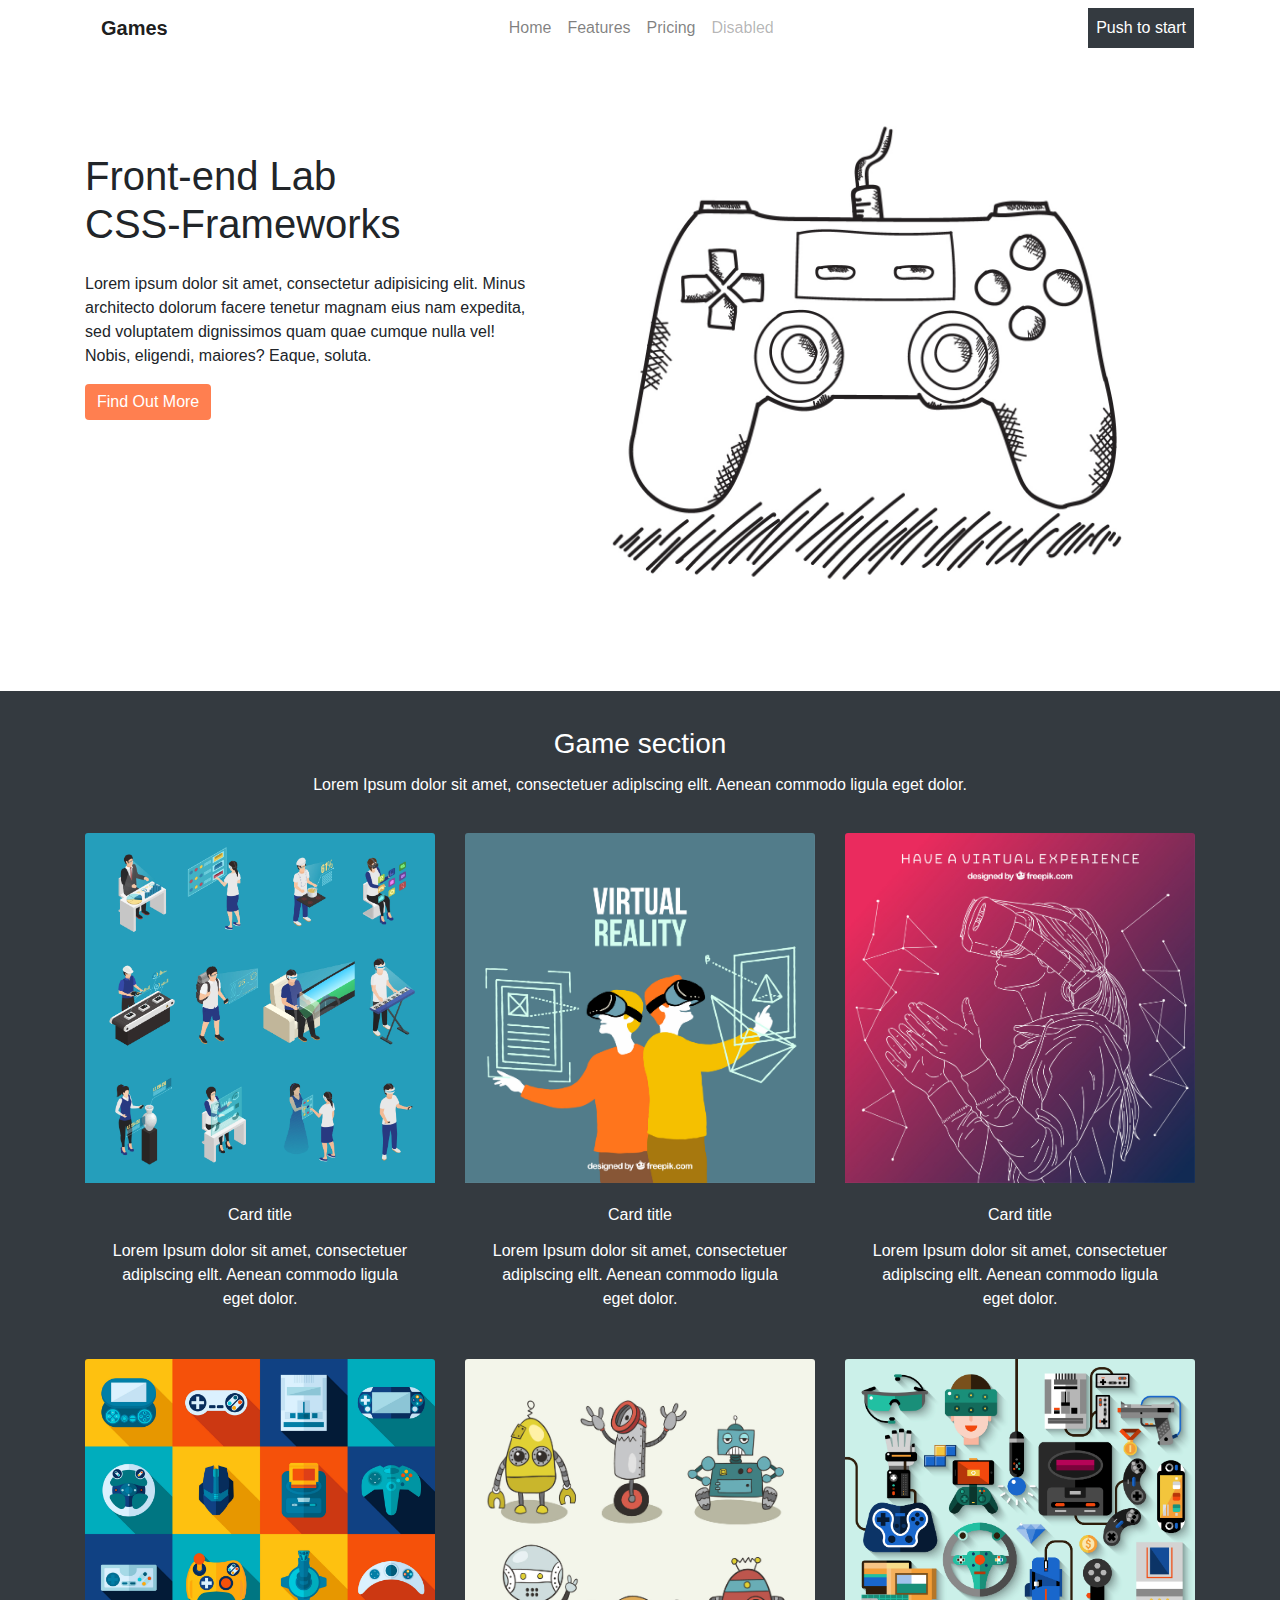
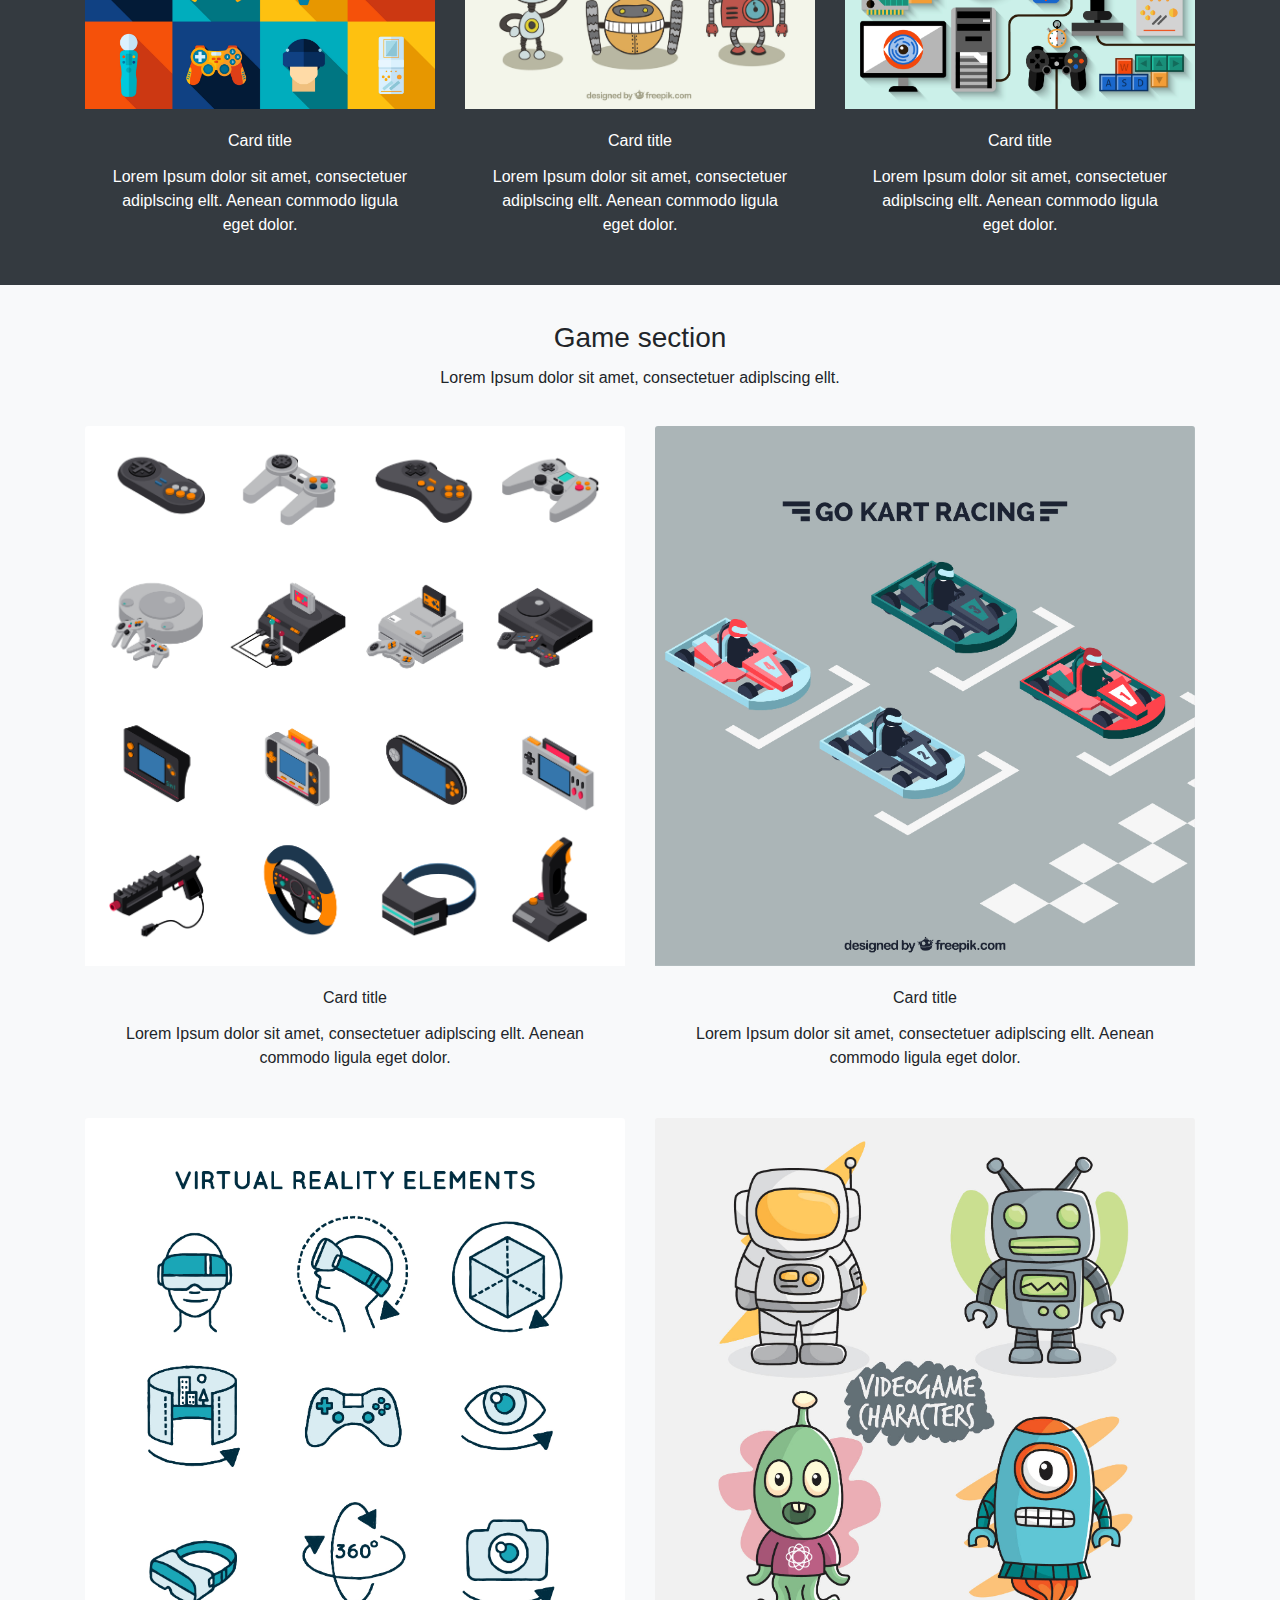
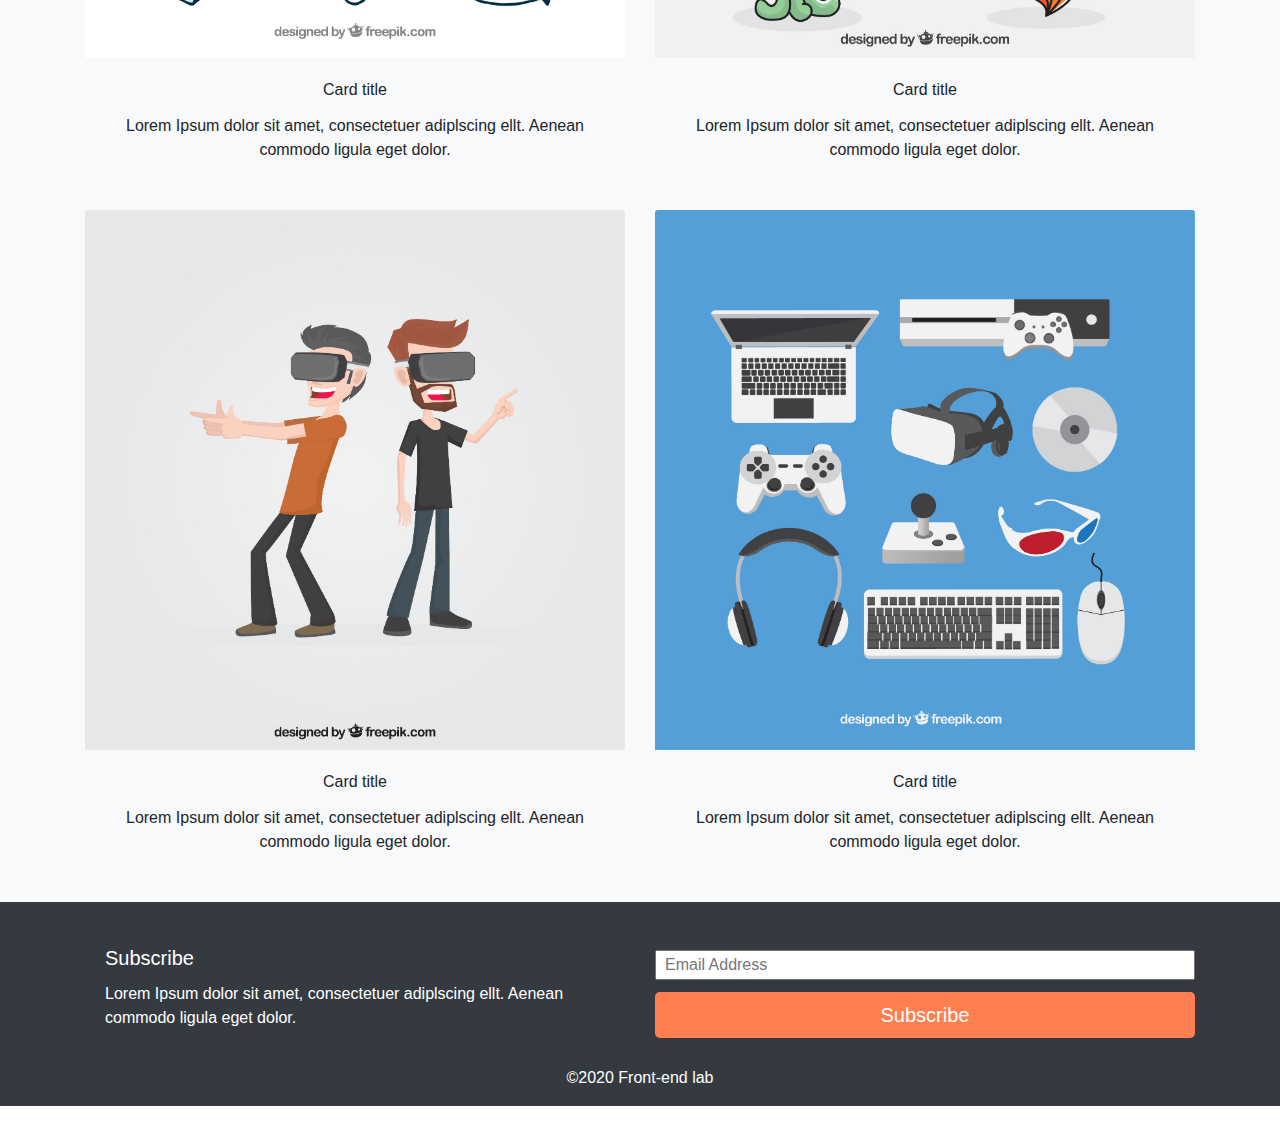
==== FL13_HW13/homework/index.html @ e62008b3 "task 13" ====
<!doctype html>
<html lang="zxx">
  <head>
    <meta charset="utf-8">
    <meta name="viewport" content="width=device-width, initial-scale=1, shrink-to-fit=no">
    <link rel="stylesheet" href="https://stackpath.bootstrapcdn.com/bootstrap/4.4.1/css/bootstrap.min.css" integrity="sha384-Vkoo8x4CGsO3+Hhxv8T/Q5PaXtkKtu6ug5TOeNV6gBiFeWPGFN9MuhOf23Q9Ifjh" crossorigin="anonymous">
    <link rel="stylesheet" href="css/styles.css">
    <title>CSS Frameworks</title>
  </head>
  <body>
    <div class="header container-fluid bg-white">
      <div class="wrap container">
        <div class="wrap__title row">
          <nav class="wrap__navbar navbar navbar-expand-md navbar-light bg-wight col-12">
            <a class="wrap__navbar__link navbar-brand font-weight-bold col-1" href="#">Games</a>
            <button class="wrap__navbar__button navbar-toggler" type="button" data-toggle="collapse" data-target="#navbarNavAltMarkup" aria-controls="navbarNavAltMarkup" aria-expanded="false" aria-label="Toggle navigation">
              <span class="wrap__navbar__button__icon navbar-toggler-icon"></span>
            </button>
          <div class="navigation collapse navbar-collapse justify-content-center" id="navbarNavAltMarkup">
            <div class="navigation__wrap navbar-nav align-items-center">
              <a class="navigation__wrap__link nav-item nav-link" href="#">Home <span class="sr-only">(current)</span></a>
              <a class="navigation__wrap__link nav-item nav-link" href="#">Features</a>
              <a class="navigation__wrap__link nav-item nav-link" href="#">Pricing</a>
              <a class="navigation__wrap__link_disabled nav-item nav-link disabled" href="#">Disabled</a>
            </div>
          </div>
            <a class="wrap__navbar__link d-none p-2 bg-dark text-white d-md-block" href="#">Push to start</a>
          </nav>
        </div>
      </div>
    </div>    

    <div class="hero-section container-fluid bg-white">
      <div class="hero-section__wrap container">
        <div class="hero-section__wrap__content row d-flex justify-content-center">
          <div class="col-12 col-md-6 col-lg-5 order-2 order-md-1 align-self-top">
          <div class="hero-section__wrap__content__text pt-sm-0 mt-sm-0 pt-md-4 mt-md-4 pt-lg-5 mt-lg-5">
            <h1>Front-end Lab <br>
            CSS-Frameworks
            </h1>
            <p class="hero-section__wrap__content__about mt-4">Lorem ipsum dolor sit amet, consectetur adipisicing elit. Minus architecto dolorum facere tenetur
            magnam eius nam expedita, sed voluptatem dignissimos quam quae cumque nulla vel! Nobis, eligendi, maiores?
            Eaque, soluta.</p>
            <button class="hero-section__wrap__content__button btn user-color text-white align-middle mb-5" type="button" value="Input">Find Out More</button>
          </div>
          </div>
        <div class="hero-section__wrap__img_fluid col-12 col-md-6 col-lg-7 order-1 order-md-2">
        <img src="assets/hero-5.jpg" alt="#" class="img-fluid">
        </div>
        </div>
      </div>
    </div> 

    <div class="content-container_dark container-fluid bg-dark">
      <div class="content-wrap container text-white text-center">
        <div class="content-wrap__text card-body">
          <h3 class="card-title pt-3">Game section</h3>
          <p class="card-text pb-3">Lorem Ipsum dolor sit amet, consectetuer adiplscing ellt. Aenean commodo ligula eget dolor.</p>
        </div>
      <div class="content-row row">
        <div class="content-row__grid col-sm-6 col-md-4">
          <div class="card bg-transparent border-0">
            <img src="assets/1.jpg" alt="img" class="content-row__img card-img-top img-fluid" />
            <div class="content-row__text card-body pb-5">
              <p class="card-title">Card title</p>
              <p class="card-text">Lorem Ipsum dolor sit amet, consectetuer adiplscing ellt. Aenean commodo ligula eget dolor.</p>
            </div>
          </div>
        </div>
        <div class="content-row__grid col-sm-6 col-md-4">
          <div class="card bg-transparent border-0">
            <img src="assets/2.jpg" alt="img" class="content-row__img card-img-top img-fluid" />
            <div class="content-row__text card-body pb-5">
              <p class="card-title">Card title</p>
              <p class="card-text">Lorem Ipsum dolor sit amet, consectetuer adiplscing ellt. Aenean commodo ligula eget dolor.</p>
            </div>
          </div>
        </div>
        <div class="content-row__grid col-sm-6 col-md-4">
          <div class="card bg-transparent border-0">
            <img src="assets/3.jpg" alt="img" class="content-row__img card-img-top img-fluid" />
            <div class="content-row__text card-body pb-5">
              <p class="card-title">Card title</p>
              <p class="card-text">Lorem Ipsum dolor sit amet, consectetuer adiplscing ellt. Aenean commodo ligula eget dolor.</p>
            </div>
          </div>
        </div>
        <div class="content-row__grid col-sm-6 col-md-4">
          <div class="card bg-transparent border-0">
            <img src="assets/4.jpg" alt="img" class="content-row__img card-img-top img-fluid" />
            <div class="content-row__text card-body pb-5">
              <p class="card-title">Card title</p>
              <p class="card-text">Lorem Ipsum dolor sit amet, consectetuer adiplscing ellt. Aenean commodo ligula eget dolor.</p>
            </div>
          </div>
        </div>
        <div class="content-row__grid col-sm-6 col-md-4">
          <div class="card bg-transparent border-0">
            <img src="assets/5.jpg" alt="img" class="content-row__img card-img-top img-fluid" />
            <div class="content-row__text card-body pb-5">
              <p class="card-title">Card title</p>
              <p class="card-text">Lorem Ipsum dolor sit amet, consectetuer adiplscing ellt. Aenean commodo ligula eget dolor.</p>
            </div>
          </div>
        </div>
        <div class="content-row__grid col-sm-6 col-md-4">
          <div class="card bg-transparent border-0">
            <img src="assets/6.jpg" alt="img" class="content-row__img card-img-top img-fluid" />
            <div class="content-row__text card-body pb-5">
              <p class="card-title">Card title</p>
              <p class="card-text">Lorem Ipsum dolor sit amet, consectetuer adiplscing ellt. Aenean commodo ligula eget dolor.</p>
            </div>
          </div>
        </div>
      </div>
      </div>
    </div>

    <div class="content-container_light container-fluid bg-light">
      <div class="content-wrap container text-black text-center">
        <div class="content-wrap__text card-body">
          <h3 class="card-title pt-3">Game section</h3>
          <p class="card-text pb-3">Lorem Ipsum dolor sit amet, consectetuer adiplscing ellt.</p>
    </div>
      <div class="content-row row">
        <div class="content-row__grid col-sm-12 col-md-6">
          <div class="card bg-transparent border-0">
            <img src="assets/7.jpg" alt="img" class="content-row__img card-img-top img-fluid" />
            <div class="content-row__text card-body pb-5">
              <p class="card-title">Card title</p>
              <p class="card-text">Lorem Ipsum dolor sit amet, consectetuer adiplscing ellt. Aenean commodo ligula eget dolor.</p>
            </div>
          </div>
        </div>
        <div class="content-row__grid col-sm-12 col-md-6">
          <div class="card bg-transparent border-0">
            <img src="assets/8.jpg" alt="img" class="content-row__img card-img-top img-fluid" />
            <div class="content-row__text card-body pb-5">
              <p class="card-title">Card title</p>
              <p class="card-text">Lorem Ipsum dolor sit amet, consectetuer adiplscing ellt. Aenean commodo ligula eget dolor.</p>
            </div>
          </div>
        </div>
        <div class="content-row__grid col-sm-12 col-md-6">
          <div class="card bg-transparent border-0">
            <img src="assets/9.jpg" alt="img" class="content-row__img card-img-top img-fluid" />
            <div class="content-row__text card-body pb-5">
              <p class="card-title">Card title</p>
              <p class="card-text">Lorem Ipsum dolor sit amet, consectetuer adiplscing ellt. Aenean commodo ligula eget dolor.</p>
            </div>
          </div>
        </div>
        <div class="content-row__grid col-sm-12 col-md-6">
          <div class="card bg-transparent border-0">
            <img src="assets/10.jpg" alt="img" class="content-row__img card-img-top img-fluid" />
            <div class="content-row__text card-body pb-5">
              <p class="card-title">Card title</p>
              <p class="card-text">Lorem Ipsum dolor sit amet, consectetuer adiplscing ellt. Aenean commodo ligula eget dolor.</p>
            </div>
          </div>
        </div>
        <div class="content-row__grid col-sm-12 col-md-6">
          <div class="card bg-transparent border-0">
            <img src="assets/11.jpg" alt="img" class="content-row__img card-img-top img-fluid" />
            <div class="content-row__text card-body pb-5">
              <p class="card-title">Card title</p>
              <p class="card-text">Lorem Ipsum dolor sit amet, consectetuer adiplscing ellt. Aenean commodo ligula eget dolor.</p>
            </div>
          </div>
        </div>
        <div class="content-row__grid col-sm-12 col-md-6">
          <div class="card bg-transparent border-0">
            <img src="assets/12.jpg" alt="img" class="content-row__img card-img-top img-fluid" />
            <div class="content-row__text card-body pb-5">
              <p class="card-title">Card title</p>
              <p class="card-text">Lorem Ipsum dolor sit amet, consectetuer adiplscing ellt. Aenean commodo ligula eget dolor.</p>
            </div>
          </div>
        </div>
      </div>
      </div>
    </div>

    <div class="footer_dark container-fluid bg-dark">
      <div class="footer-content container text-white text-left">
      <div class="footer-content__row row">
        <div class="footer-content__row__grid col-sm-12 col-md-6">
          <div class="card bg-transparent border-0">
          <div class="footer-content__row__text card-body">
            <h5 class="card-title  pt-4">Subscribe</h5>
            <p class="card-text pb-3">Lorem Ipsum dolor sit amet, consectetuer adiplscing ellt. Aenean commodo ligula eget dolor.</p>
          </div>
          </div>
        </div>
        <div class="footer-content__row__grid col-sm-12 col-md-6">
          <div class="card bg-transparent border-0 pt-5 pb-3">
            <input class="footer-content__row__input card-title pl-2" placeholder="Email Address">
            <button type="button" class="footer-content__row__btn btn btn-primary btn-lg btn-block user-color">Subscribe</button>
          </div>
        </div>
      </div>
      <p class="footer__text text-center pb-3">©2020 Front-end lab</p>
      </div>
    </div>

    <script src="https://code.jquery.com/jquery-3.4.1.slim.min.js" integrity="sha384-J6qa4849blE2+poT4WnyKhv5vZF5SrPo0iEjwBvKU7imGFAV0wwj1yYfoRSJoZ+n" crossorigin="anonymous"></script>
    <script src="https://cdn.jsdelivr.net/npm/popper.js@1.16.0/dist/umd/popper.min.js" integrity="sha384-Q6E9RHvbIyZFJoft+2mJbHaEWldlvI9IOYy5n3zV9zzTtmI3UksdQRVvoxMfooAo" crossorigin="anonymous"></script>
    <script src="https://stackpath.bootstrapcdn.com/bootstrap/4.4.1/js/bootstrap.min.js" integrity="sha384-wfSDF2E50Y2D1uUdj0O3uMBJnjuUD4Ih7YwaYd1iqfktj0Uod8GCExl3Og8ifwB6" crossorigin="anonymous"></script>
  </body>
</html>
---- FL13_HW13/homework/css/styles.css ----
.user-color {
  background: #ff7f50;
  border: none;
}
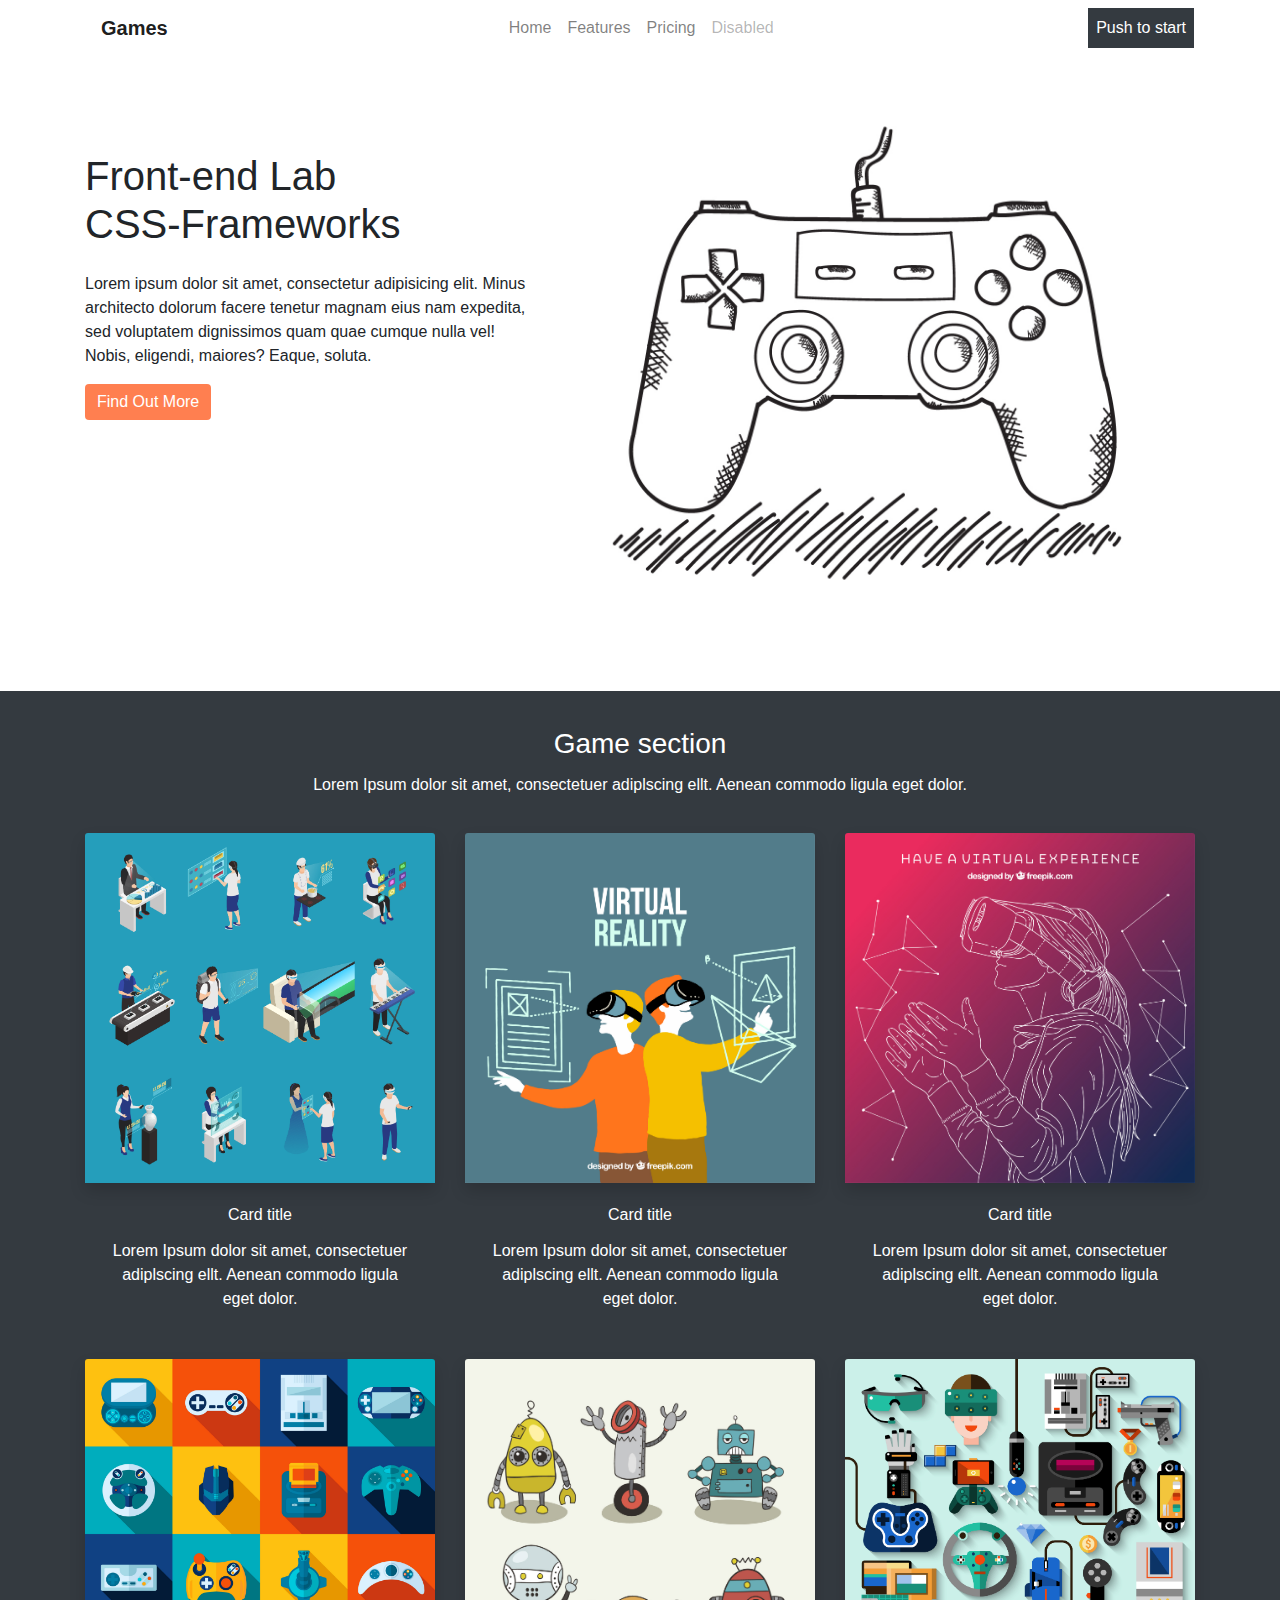
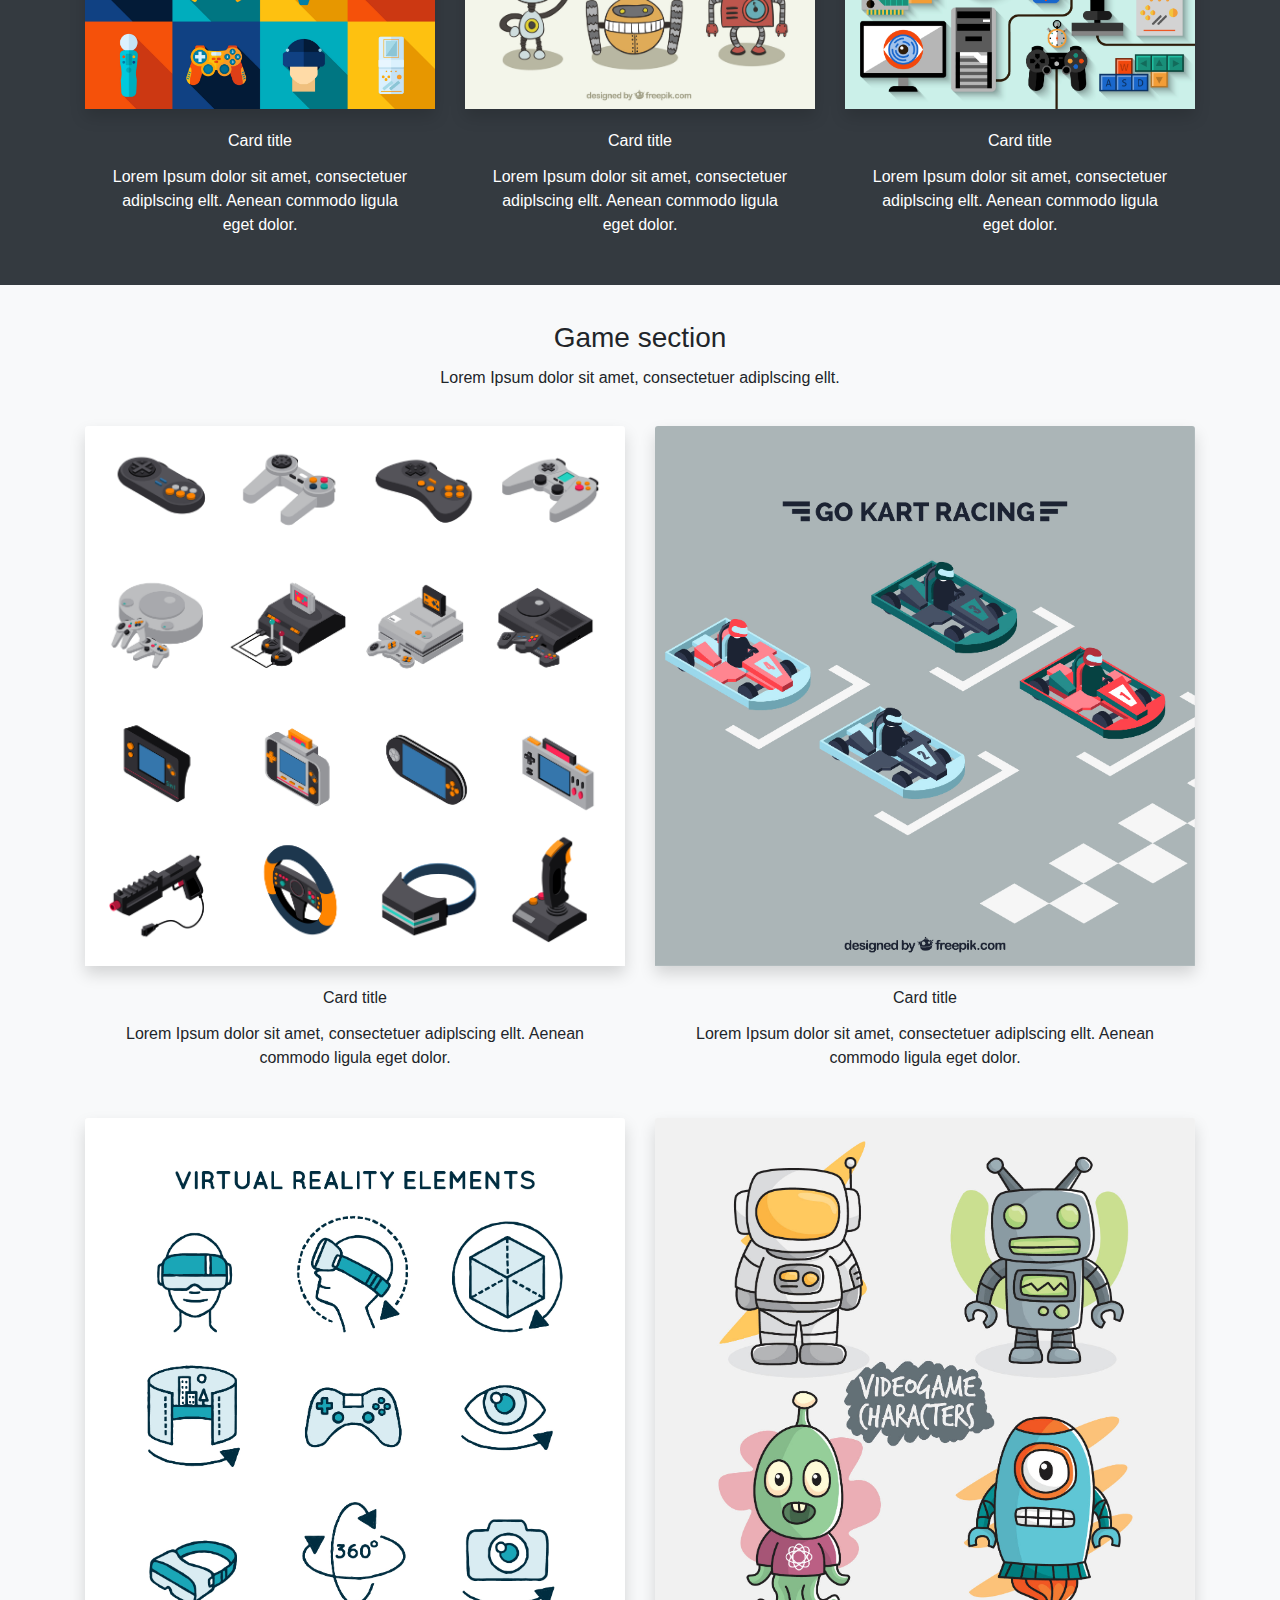
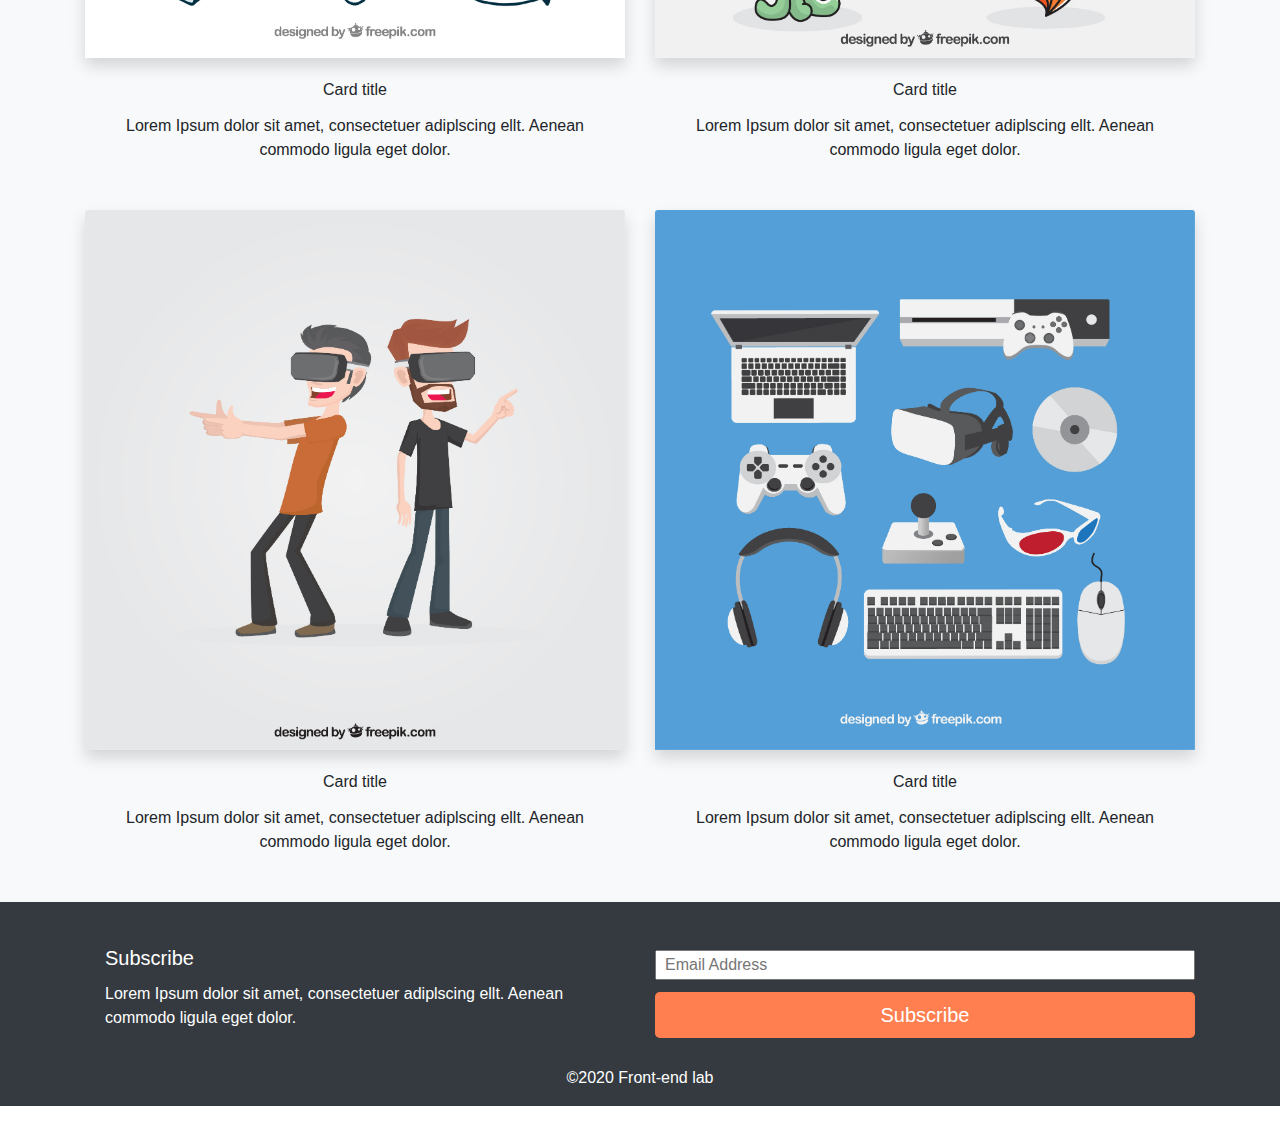
==== commit 2cdb2783: "index" ====
--- a/FL13_HW13/homework/index.html
+++ b/FL13_HW13/homework/index.html
@@ -60,52 +60,52 @@
       <div class="content-row row">
         <div class="content-row__grid col-sm-6 col-md-4">
           <div class="card bg-transparent border-0">
-            <img src="assets/1.jpg" alt="img" class="content-row__img card-img-top img-fluid" />
-            <div class="content-row__text card-body pb-5">
-              <p class="card-title">Card title</p>
-              <p class="card-text">Lorem Ipsum dolor sit amet, consectetuer adiplscing ellt. Aenean commodo ligula eget dolor.</p>
-            </div>
-          </div>
-        </div>
-        <div class="content-row__grid col-sm-6 col-md-4">
-          <div class="card bg-transparent border-0">
-            <img src="assets/2.jpg" alt="img" class="content-row__img card-img-top img-fluid" />
-            <div class="content-row__text card-body pb-5">
-              <p class="card-title">Card title</p>
-              <p class="card-text">Lorem Ipsum dolor sit amet, consectetuer adiplscing ellt. Aenean commodo ligula eget dolor.</p>
-            </div>
-          </div>
-        </div>
-        <div class="content-row__grid col-sm-6 col-md-4">
-          <div class="card bg-transparent border-0">
-            <img src="assets/3.jpg" alt="img" class="content-row__img card-img-top img-fluid" />
-            <div class="content-row__text card-body pb-5">
-              <p class="card-title">Card title</p>
-              <p class="card-text">Lorem Ipsum dolor sit amet, consectetuer adiplscing ellt. Aenean commodo ligula eget dolor.</p>
-            </div>
-          </div>
-        </div>
-        <div class="content-row__grid col-sm-6 col-md-4">
-          <div class="card bg-transparent border-0">
-            <img src="assets/4.jpg" alt="img" class="content-row__img card-img-top img-fluid" />
-            <div class="content-row__text card-body pb-5">
-              <p class="card-title">Card title</p>
-              <p class="card-text">Lorem Ipsum dolor sit amet, consectetuer adiplscing ellt. Aenean commodo ligula eget dolor.</p>
-            </div>
-          </div>
-        </div>
-        <div class="content-row__grid col-sm-6 col-md-4">
-          <div class="card bg-transparent border-0">
-            <img src="assets/5.jpg" alt="img" class="content-row__img card-img-top img-fluid" />
-            <div class="content-row__text card-body pb-5">
-              <p class="card-title">Card title</p>
-              <p class="card-text">Lorem Ipsum dolor sit amet, consectetuer adiplscing ellt. Aenean commodo ligula eget dolor.</p>
-            </div>
-          </div>
-        </div>
-        <div class="content-row__grid col-sm-6 col-md-4">
-          <div class="card bg-transparent border-0">
-            <img src="assets/6.jpg" alt="img" class="content-row__img card-img-top img-fluid" />
+            <img src="assets/1.jpg" alt="img" class="content-row__img card-img-top img-fluid shadow" />
+            <div class="content-row__text card-body pb-5">
+              <p class="card-title">Card title</p>
+              <p class="card-text">Lorem Ipsum dolor sit amet, consectetuer adiplscing ellt. Aenean commodo ligula eget dolor.</p>
+            </div>
+          </div>
+        </div>
+        <div class="content-row__grid col-sm-6 col-md-4">
+          <div class="card bg-transparent border-0">
+            <img src="assets/2.jpg" alt="img" class="content-row__img card-img-top img-fluid shadow" />
+            <div class="content-row__text card-body pb-5">
+              <p class="card-title">Card title</p>
+              <p class="card-text">Lorem Ipsum dolor sit amet, consectetuer adiplscing ellt. Aenean commodo ligula eget dolor.</p>
+            </div>
+          </div>
+        </div>
+        <div class="content-row__grid col-sm-6 col-md-4">
+          <div class="card bg-transparent border-0">
+            <img src="assets/3.jpg" alt="img" class="content-row__img card-img-top img-fluid shadow" />
+            <div class="content-row__text card-body pb-5">
+              <p class="card-title">Card title</p>
+              <p class="card-text">Lorem Ipsum dolor sit amet, consectetuer adiplscing ellt. Aenean commodo ligula eget dolor.</p>
+            </div>
+          </div>
+        </div>
+        <div class="content-row__grid col-sm-6 col-md-4">
+          <div class="card bg-transparent border-0">
+            <img src="assets/4.jpg" alt="img" class="content-row__img card-img-top img-fluid shadow" />
+            <div class="content-row__text card-body pb-5">
+              <p class="card-title">Card title</p>
+              <p class="card-text">Lorem Ipsum dolor sit amet, consectetuer adiplscing ellt. Aenean commodo ligula eget dolor.</p>
+            </div>
+          </div>
+        </div>
+        <div class="content-row__grid col-sm-6 col-md-4">
+          <div class="card bg-transparent border-0">
+            <img src="assets/5.jpg" alt="img" class="content-row__img card-img-top img-fluid shadow" />
+            <div class="content-row__text card-body pb-5">
+              <p class="card-title">Card title</p>
+              <p class="card-text">Lorem Ipsum dolor sit amet, consectetuer adiplscing ellt. Aenean commodo ligula eget dolor.</p>
+            </div>
+          </div>
+        </div>
+        <div class="content-row__grid col-sm-6 col-md-4">
+          <div class="card bg-transparent border-0">
+            <img src="assets/6.jpg" alt="img" class="content-row__img card-img-top img-fluid shadow" />
             <div class="content-row__text card-body pb-5">
               <p class="card-title">Card title</p>
               <p class="card-text">Lorem Ipsum dolor sit amet, consectetuer adiplscing ellt. Aenean commodo ligula eget dolor.</p>
@@ -125,52 +125,52 @@
       <div class="content-row row">
         <div class="content-row__grid col-sm-12 col-md-6">
           <div class="card bg-transparent border-0">
-            <img src="assets/7.jpg" alt="img" class="content-row__img card-img-top img-fluid" />
-            <div class="content-row__text card-body pb-5">
-              <p class="card-title">Card title</p>
-              <p class="card-text">Lorem Ipsum dolor sit amet, consectetuer adiplscing ellt. Aenean commodo ligula eget dolor.</p>
-            </div>
-          </div>
-        </div>
-        <div class="content-row__grid col-sm-12 col-md-6">
-          <div class="card bg-transparent border-0">
-            <img src="assets/8.jpg" alt="img" class="content-row__img card-img-top img-fluid" />
-            <div class="content-row__text card-body pb-5">
-              <p class="card-title">Card title</p>
-              <p class="card-text">Lorem Ipsum dolor sit amet, consectetuer adiplscing ellt. Aenean commodo ligula eget dolor.</p>
-            </div>
-          </div>
-        </div>
-        <div class="content-row__grid col-sm-12 col-md-6">
-          <div class="card bg-transparent border-0">
-            <img src="assets/9.jpg" alt="img" class="content-row__img card-img-top img-fluid" />
-            <div class="content-row__text card-body pb-5">
-              <p class="card-title">Card title</p>
-              <p class="card-text">Lorem Ipsum dolor sit amet, consectetuer adiplscing ellt. Aenean commodo ligula eget dolor.</p>
-            </div>
-          </div>
-        </div>
-        <div class="content-row__grid col-sm-12 col-md-6">
-          <div class="card bg-transparent border-0">
-            <img src="assets/10.jpg" alt="img" class="content-row__img card-img-top img-fluid" />
-            <div class="content-row__text card-body pb-5">
-              <p class="card-title">Card title</p>
-              <p class="card-text">Lorem Ipsum dolor sit amet, consectetuer adiplscing ellt. Aenean commodo ligula eget dolor.</p>
-            </div>
-          </div>
-        </div>
-        <div class="content-row__grid col-sm-12 col-md-6">
-          <div class="card bg-transparent border-0">
-            <img src="assets/11.jpg" alt="img" class="content-row__img card-img-top img-fluid" />
-            <div class="content-row__text card-body pb-5">
-              <p class="card-title">Card title</p>
-              <p class="card-text">Lorem Ipsum dolor sit amet, consectetuer adiplscing ellt. Aenean commodo ligula eget dolor.</p>
-            </div>
-          </div>
-        </div>
-        <div class="content-row__grid col-sm-12 col-md-6">
-          <div class="card bg-transparent border-0">
-            <img src="assets/12.jpg" alt="img" class="content-row__img card-img-top img-fluid" />
+            <img src="assets/7.jpg" alt="img" class="content-row__img card-img-top img-fluid shadow" />
+            <div class="content-row__text card-body pb-5">
+              <p class="card-title">Card title</p>
+              <p class="card-text">Lorem Ipsum dolor sit amet, consectetuer adiplscing ellt. Aenean commodo ligula eget dolor.</p>
+            </div>
+          </div>
+        </div>
+        <div class="content-row__grid col-sm-12 col-md-6">
+          <div class="card bg-transparent border-0">
+            <img src="assets/8.jpg" alt="img" class="content-row__img card-img-top img-fluid shadow" />
+            <div class="content-row__text card-body pb-5">
+              <p class="card-title">Card title</p>
+              <p class="card-text">Lorem Ipsum dolor sit amet, consectetuer adiplscing ellt. Aenean commodo ligula eget dolor.</p>
+            </div>
+          </div>
+        </div>
+        <div class="content-row__grid col-sm-12 col-md-6">
+          <div class="card bg-transparent border-0">
+            <img src="assets/9.jpg" alt="img" class="content-row__img card-img-top img-fluid shadow" />
+            <div class="content-row__text card-body pb-5">
+              <p class="card-title">Card title</p>
+              <p class="card-text">Lorem Ipsum dolor sit amet, consectetuer adiplscing ellt. Aenean commodo ligula eget dolor.</p>
+            </div>
+          </div>
+        </div>
+        <div class="content-row__grid col-sm-12 col-md-6">
+          <div class="card bg-transparent border-0">
+            <img src="assets/10.jpg" alt="img" class="content-row__img card-img-top img-fluid shadow" />
+            <div class="content-row__text card-body pb-5">
+              <p class="card-title">Card title</p>
+              <p class="card-text">Lorem Ipsum dolor sit amet, consectetuer adiplscing ellt. Aenean commodo ligula eget dolor.</p>
+            </div>
+          </div>
+        </div>
+        <div class="content-row__grid col-sm-12 col-md-6">
+          <div class="card bg-transparent border-0">
+            <img src="assets/11.jpg" alt="img" class="content-row__img card-img-top img-fluid shadow" />
+            <div class="content-row__text card-body pb-5">
+              <p class="card-title">Card title</p>
+              <p class="card-text">Lorem Ipsum dolor sit amet, consectetuer adiplscing ellt. Aenean commodo ligula eget dolor.</p>
+            </div>
+          </div>
+        </div>
+        <div class="content-row__grid col-sm-12 col-md-6">
+          <div class="card bg-transparent border-0">
+            <img src="assets/12.jpg" alt="img" class="content-row__img card-img-top img-fluid shadow" />
             <div class="content-row__text card-body pb-5">
               <p class="card-title">Card title</p>
               <p class="card-text">Lorem Ipsum dolor sit amet, consectetuer adiplscing ellt. Aenean commodo ligula eget dolor.</p>
